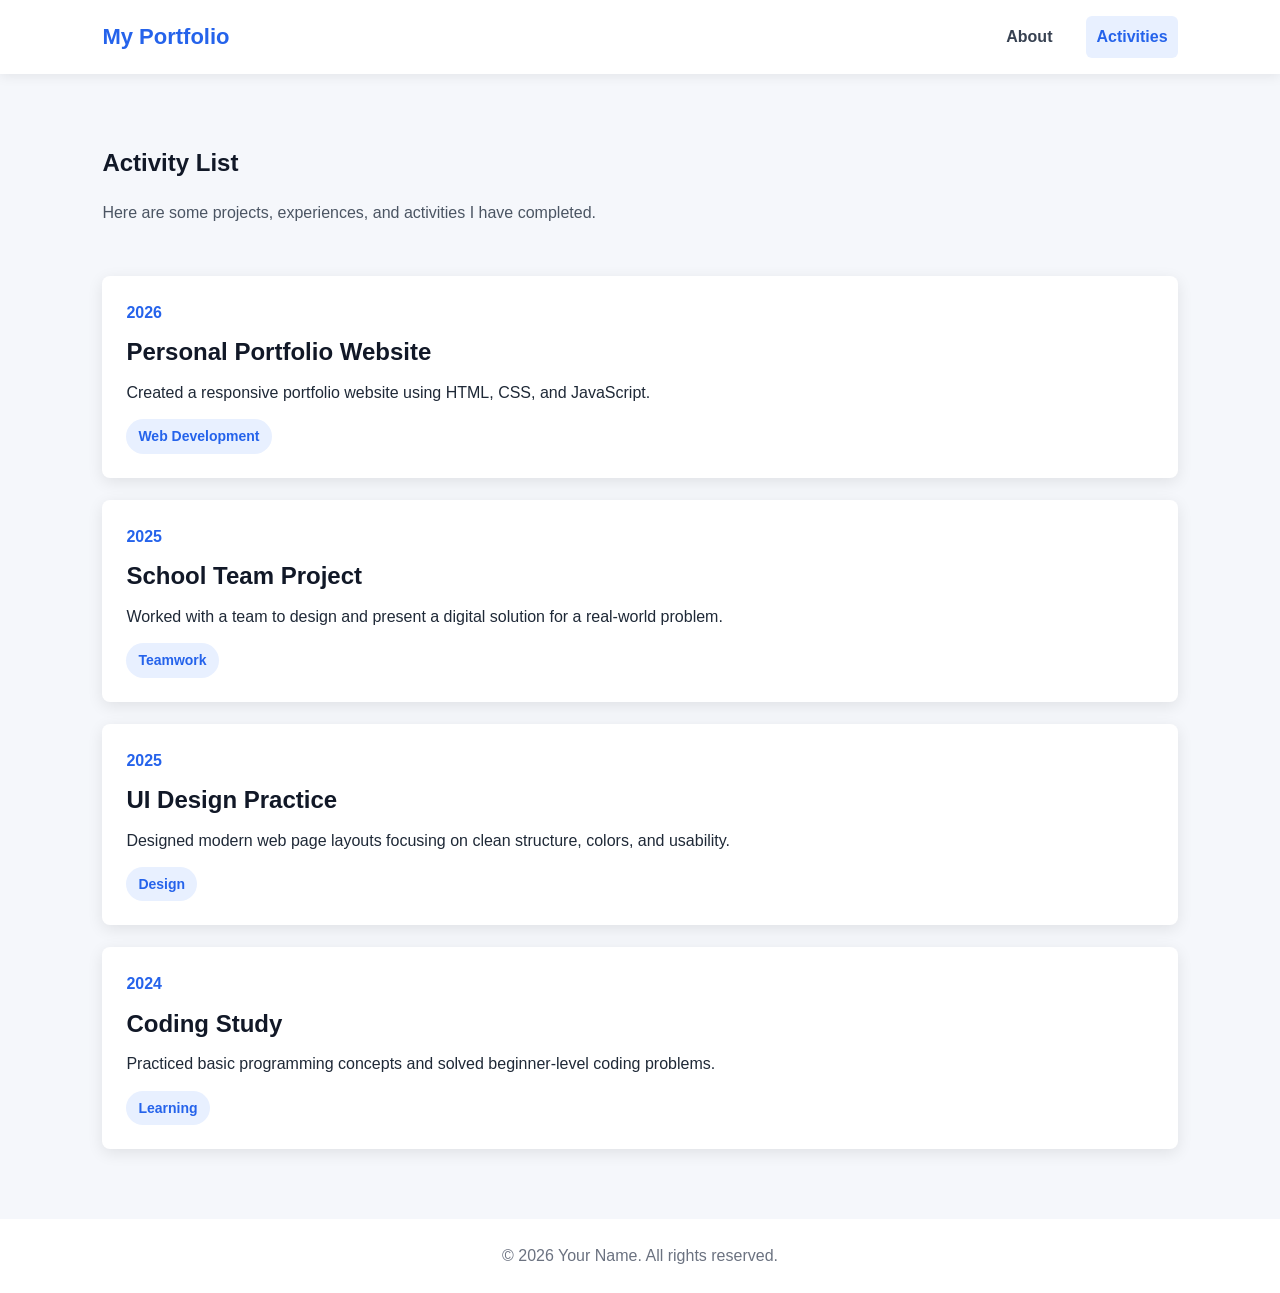
==== activities.html @ d98715ee "Add portfolio website" ====
<!DOCTYPE html>
<html lang="en">
<head>
  <meta charset="UTF-8" />
  <meta name="viewport" content="width=device-width, initial-scale=1.0" />
  <title>Activities | My Portfolio</title>
  <link rel="stylesheet" href="style.css" />
</head>
<body>
  <header class="navbar">
    <div class="logo">My Portfolio</div>
    <button class="menu-btn" id="menuBtn" aria-label="Open menu">☰</button>
    <nav class="nav-links" id="navLinks">
      <a href="index.html">About</a>
      <a href="activities.html" class="active">Activities</a>
    </nav>
  </header>

  <main>
    <section class="page-header">
      <h1>Activity List</h1>
      <p>Here are some projects, experiences, and activities I have completed.</p>
    </section>

    <section class="activity-list">
      <article class="activity-card">
        <span class="date">2026</span>
        <h2>Personal Portfolio Website</h2>
        <p>Created a responsive portfolio website using HTML, CSS, and JavaScript.</p>
        <span class="chip">Web Development</span>
      </article>

      <article class="activity-card">
        <span class="date">2025</span>
        <h2>School Team Project</h2>
        <p>Worked with a team to design and present a digital solution for a real-world problem.</p>
        <span class="chip">Teamwork</span>
      </article>

      <article class="activity-card">
        <span class="date">2025</span>
        <h2>UI Design Practice</h2>
        <p>Designed modern web page layouts focusing on clean structure, colors, and usability.</p>
        <span class="chip">Design</span>
      </article>

      <article class="activity-card">
        <span class="date">2024</span>
        <h2>Coding Study</h2>
        <p>Practiced basic programming concepts and solved beginner-level coding problems.</p>
        <span class="chip">Learning</span>
      </article>
    </section>
  </main>

  <footer>
    <p>© 2026 Your Name. All rights reserved.</p>
  </footer>

  <script src="script.js"></script>
</body>
</html>
---- style.css ----
* {
  box-sizing: border-box;
  margin: 0;
  padding: 0;
}

body {
  font-family: Arial, sans-serif;
  background: #f5f7fb;
  color: #1f2937;
  line-height: 1.6;
}

.navbar {
  position: sticky;
  top: 0;
  z-index: 10;
  display: flex;
  justify-content: space-between;
  align-items: center;
  padding: 16px 8%;
  background: #ffffff;
  box-shadow: 0 2px 12px rgba(0, 0, 0, 0.08);
}

.logo {
  font-size: 22px;
  font-weight: 700;
  color: #2563eb;
}

.nav-links {
  display: flex;
  gap: 24px;
}

.nav-links a {
  text-decoration: none;
  color: #374151;
  font-weight: 600;
  padding: 8px 10px;
  border-radius: 6px;
}

.nav-links a:hover,
.nav-links a.active {
  background: #e8f0ff;
  color: #2563eb;
}

.menu-btn {
  display: none;
  border: none;
  background: none;
  font-size: 26px;
  cursor: pointer;
}

.hero {
  display: grid;
  grid-template-columns: 1.5fr 1fr;
  gap: 40px;
  align-items: center;
  min-height: 80vh;
  padding: 70px 8%;
}

.tag {
  color: #2563eb;
  font-weight: 700;
  margin-bottom: 10px;
}

.hero h1 {
  font-size: 56px;
  color: #111827;
}

.hero h2 {
  font-size: 24px;
  color: #4b5563;
  margin: 10px 0 20px;
}

.hero p {
  max-width: 600px;
}

.hero-buttons {
  margin-top: 28px;
  display: flex;
  gap: 14px;
  flex-wrap: wrap;
}

.btn {
  text-decoration: none;
  padding: 12px 22px;
  border-radius: 6px;
  font-weight: 700;
  transition: 0.2s;
}

.btn.primary {
  background: #2563eb;
  color: white;
}

.btn.primary:hover {
  background: #1d4ed8;
}

.btn.secondary {
  background: white;
  color: #2563eb;
  border: 1px solid #2563eb;
}

.btn.secondary:hover {
  background: #e8f0ff;
}

.profile-card {
  background: white;
  padding: 36px;
  border-radius: 8px;
  text-align: center;
  box-shadow: 0 8px 24px rgba(0, 0, 0, 0.12);
}

.avatar {
  width: 130px;
  height: 130px;
  margin: 0 auto 18px;
  border-radius: 50%;
  background: linear-gradient(135deg, #2563eb, #14b8a6);
  color: white;
  display: flex;
  justify-content: center;
  align-items: center;
  font-size: 38px;
  font-weight: 700;
}

.section {
  padding: 40px 8%;
}

.section h2,
.page-header h1 {
  margin-bottom: 18px;
  color: #111827;
}

.card,
.skill-card,
.activity-card {
  background: white;
  border-radius: 8px;
  padding: 24px;
  box-shadow: 0 4px 16px rgba(0, 0, 0, 0.09);
}

.skill-grid {
  display: grid;
  grid-template-columns: repeat(4, 1fr);
  gap: 20px;
}

.skill-card {
  text-align: center;
  font-weight: 700;
  color: #2563eb;
}

.page-header {
  padding: 70px 8% 30px;
}

.page-header p {
  color: #4b5563;
}

.activity-list {
  padding: 20px 8% 70px;
  display: grid;
  gap: 22px;
}

.activity-card {
  transition: 0.2s;
}

.activity-card:hover {
  transform: translateY(-4px);
}

.activity-card h2 {
  margin: 8px 0;
  color: #111827;
}

.date {
  color: #2563eb;
  font-weight: 700;
}

.chip {
  display: inline-block;
  margin-top: 14px;
  padding: 6px 12px;
  background: #e8f0ff;
  color: #2563eb;
  border-radius: 999px;
  font-size: 14px;
  font-weight: 700;
}

footer {
  text-align: center;
  padding: 24px;
  background: #ffffff;
  color: #6b7280;
}

@media (max-width: 768px) {
  .menu-btn {
    display: block;
  }

  .nav-links {
    display: none;
    position: absolute;
    top: 64px;
    right: 8%;
    flex-direction: column;
    background: white;
    width: 180px;
    padding: 14px;
    border-radius: 8px;
    box-shadow: 0 8px 24px rgba(0, 0, 0, 0.12);
  }

  .nav-links.show {
    display: flex;
  }

  .hero {
    grid-template-columns: 1fr;
    padding-top: 50px;
    text-align: center;
  }

  .hero h1 {
    font-size: 42px;
  }

  .hero p {
    margin: 0 auto;
  }

  .hero-buttons {
    justify-content: center;
  }

  .skill-grid {
    grid-template-columns: repeat(2, 1fr);
  }
}

@media (max-width: 480px) {
  .hero h1 {
    font-size: 34px;
  }

  .skill-grid {
    grid-template-columns: 1fr;
  }

  .profile-card {
    padding: 26px;
  }
}
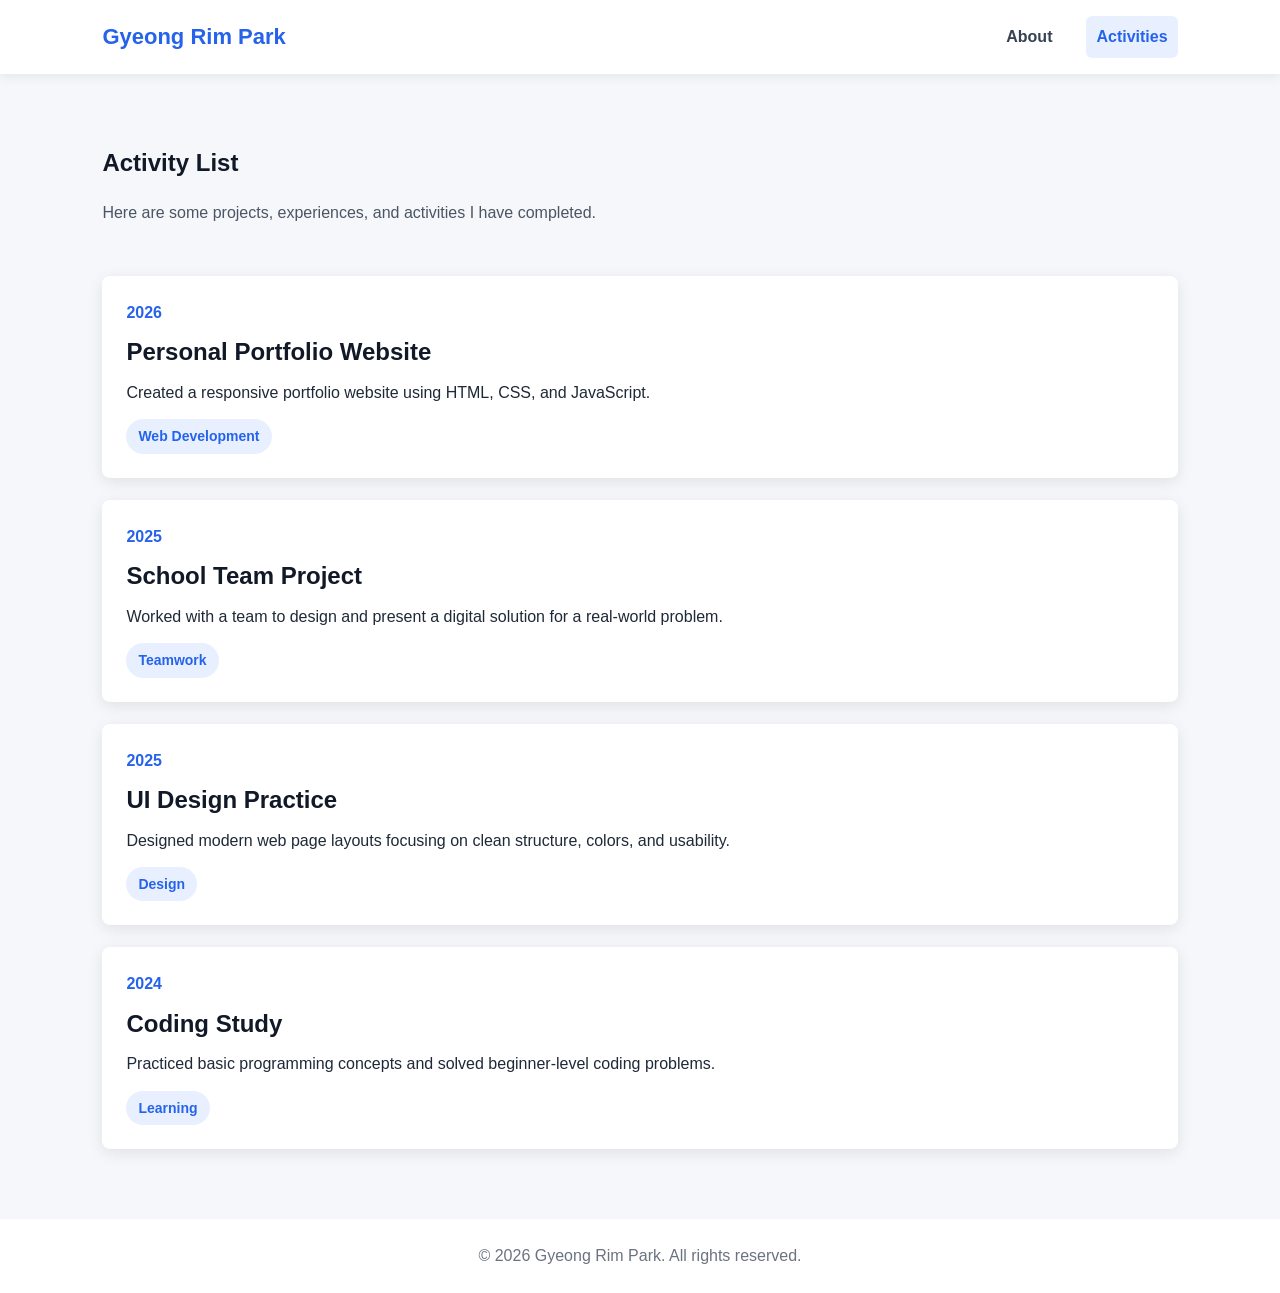
==== commit 0f6f4f93: "Personalize portfolio content" ====
--- a/activities.html
+++ b/activities.html
@@ -3,12 +3,12 @@
 <head>
   <meta charset="UTF-8" />
   <meta name="viewport" content="width=device-width, initial-scale=1.0" />
-  <title>Activities | My Portfolio</title>
+  <title>Activities | Gyeong Rim Park</title>
   <link rel="stylesheet" href="style.css" />
 </head>
 <body>
   <header class="navbar">
-    <div class="logo">My Portfolio</div>
+    <div class="logo">Gyeong Rim Park</div>
     <button class="menu-btn" id="menuBtn" aria-label="Open menu">☰</button>
     <nav class="nav-links" id="navLinks">
       <a href="index.html">About</a>
@@ -54,7 +54,7 @@
   </main>
 
   <footer>
-    <p>© 2026 Your Name. All rights reserved.</p>
+    <p>© 2026 Gyeong Rim Park. All rights reserved.</p>
   </footer>
 
   <script src="script.js"></script>
